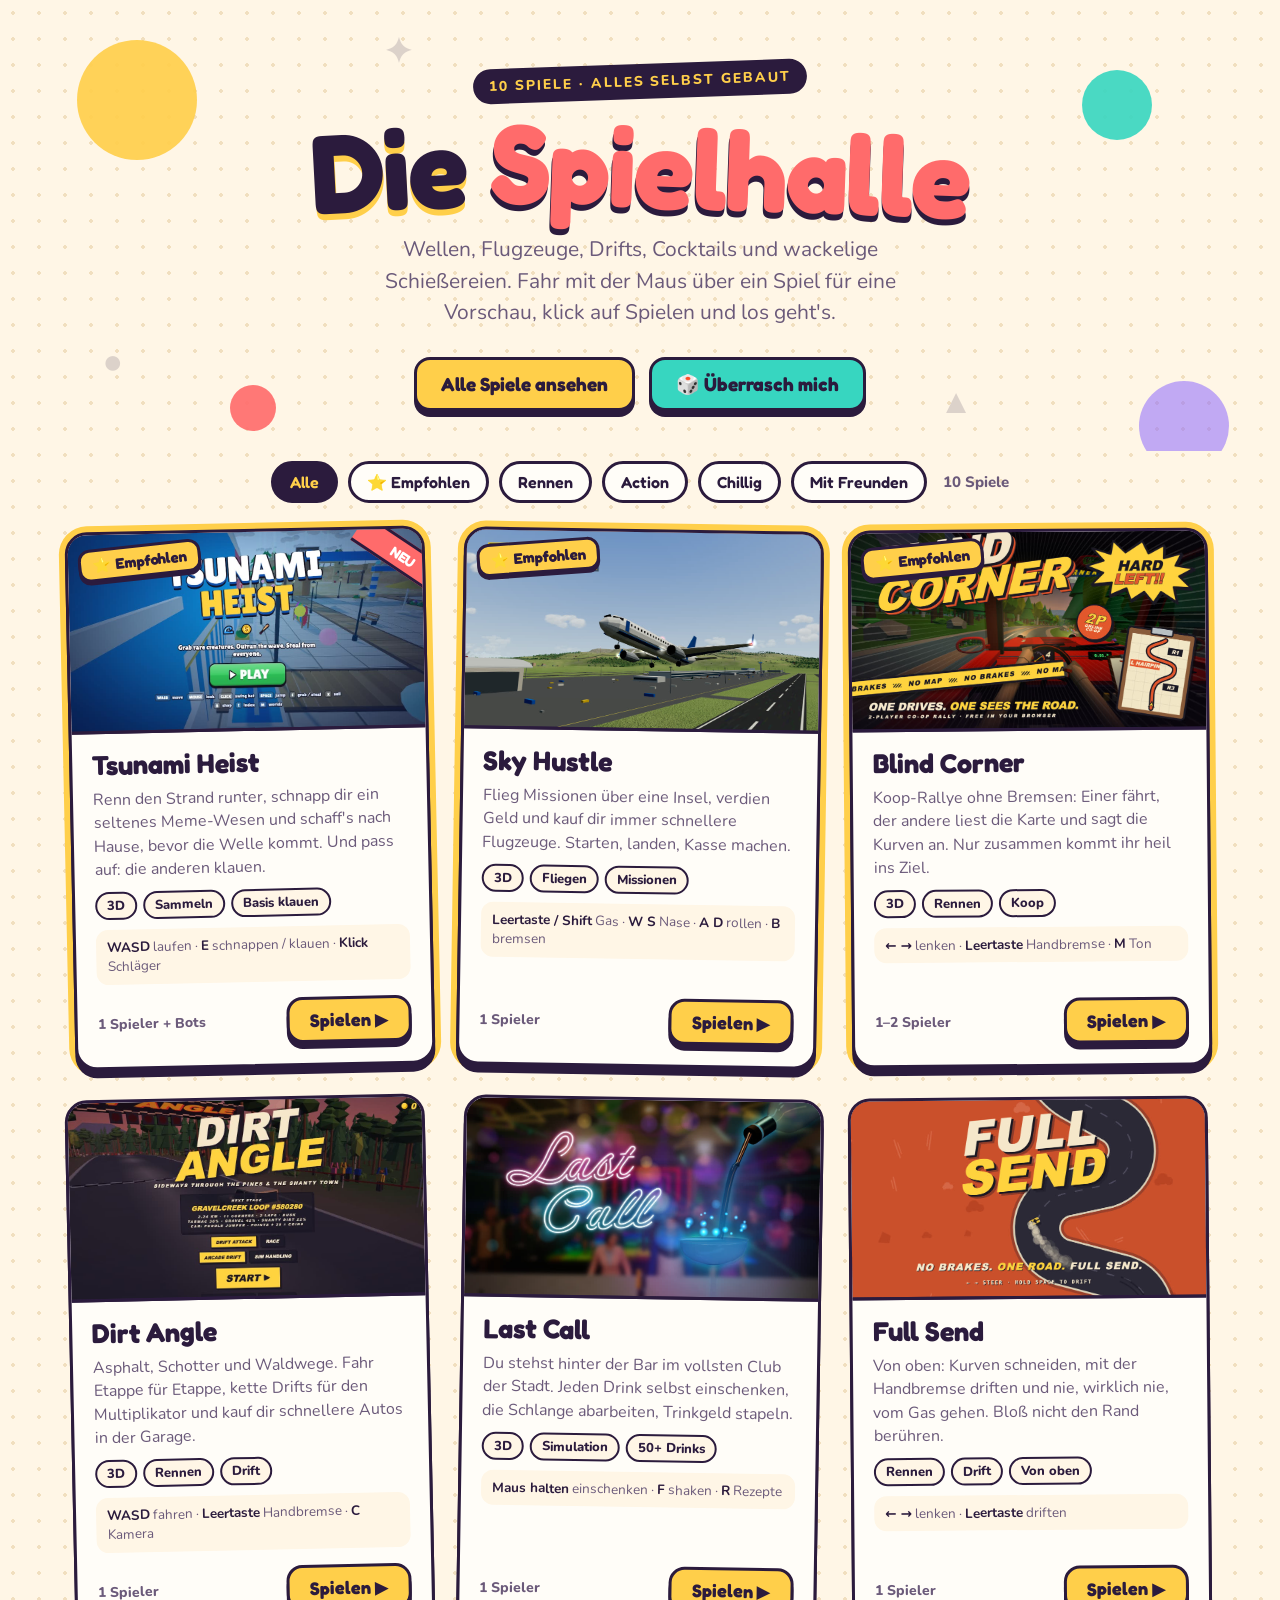
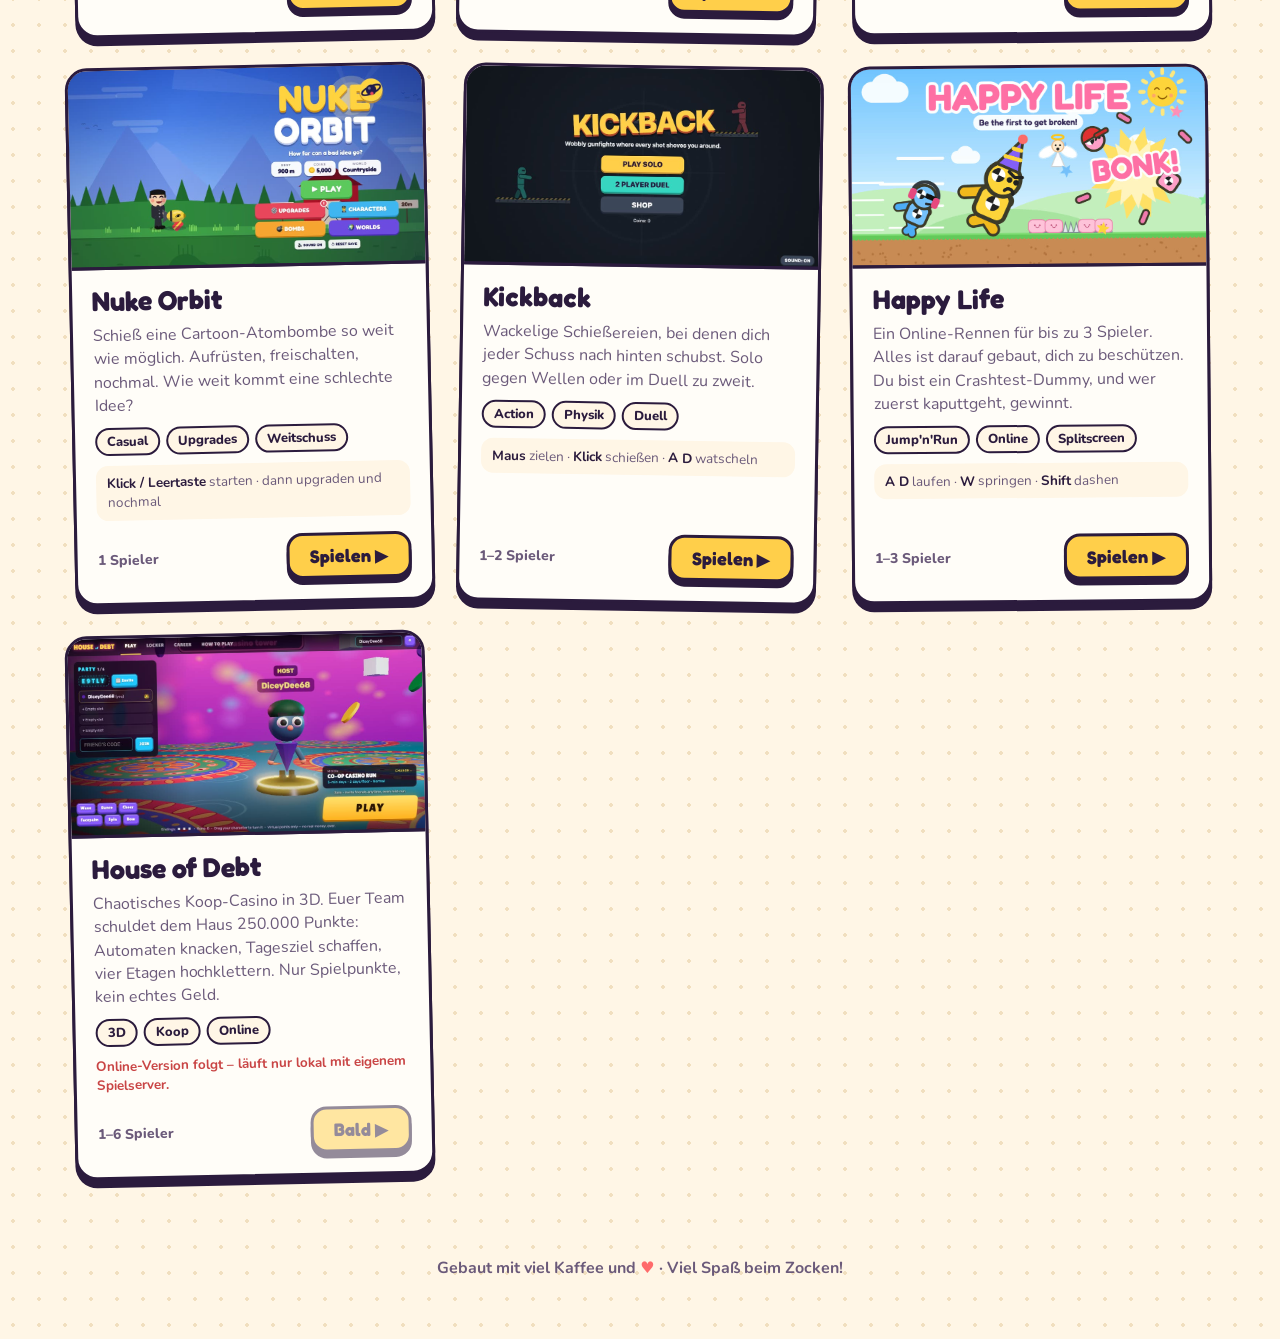
==== index.html @ 9de7036d "Spielhalle: Spiele-Sammlung Co-Authored-By: Claude Opus 5.5 <noreply@anthropic.com>" ====
<!doctype html>
<html lang="de">
<head>
<meta charset="utf-8">
<meta name="viewport" content="width=device-width,initial-scale=1">
<title>Die Spielhalle</title>
<link rel="preconnect" href="https://fonts.googleapis.com">
<link rel="preconnect" href="https://fonts.gstatic.com" crossorigin>
<link href="https://fonts.googleapis.com/css2?family=Fredoka:wght@500;600;700&family=Nunito:wght@600;700;800&display=swap" rel="stylesheet" media="print" onload="this.media='all'">
<style>
:root{
  --cream:#fff6e6; --paper:#fffdf8; --ink:#2b1b3d; --soft:#6b5a7a;
  --sun:#ffcf4a; --sun-d:#c98e1e; --coral:#ff6b6b; --coral-d:#c94545;
  --mint:#37d6c0; --mint-d:#1f9c8b; --sky:#5aa9ff; --grape:#8f6bff;
  --r:22px;
}
*{box-sizing:border-box}
html{scroll-behavior:smooth}
body{
  margin:0; color:var(--ink); font-family:Nunito,system-ui,sans-serif;
  background:var(--cream);
  background-image:radial-gradient(#f1dfbf 1.6px,transparent 1.7px);
  background-size:26px 26px;
  min-height:100vh; overflow-x:hidden;
}
h1,h2,h3,.btn,.chip{font-family:Fredoka,Nunito,system-ui,sans-serif}

/* ---------- hero ---------- */
header{position:relative; padding:64px 20px 40px; text-align:center; overflow:hidden}
.blob{position:absolute; border-radius:50%; opacity:.9; animation:float 9s ease-in-out 2}
.b1{width:120px;height:120px;background:var(--sun);left:6%;top:40px}
.b2{width:70px;height:70px;background:var(--mint);right:10%;top:70px;animation-delay:-3s}
.b3{width:46px;height:46px;background:var(--coral);left:18%;bottom:20px;animation-delay:-5s}
.b4{width:90px;height:90px;background:var(--grape);right:4%;bottom:-20px;opacity:.55;animation-delay:-1s}
.shape{position:absolute; font-family:Fredoka; font-weight:700; font-size:34px; color:var(--ink); opacity:.16; animation:spin 18s linear 1}
@keyframes float{50%{transform:translateY(-14px) scale(1.04)}}
@keyframes spin{to{transform:rotate(360deg)}}
.badge{display:inline-block; background:var(--ink); color:var(--sun); font-weight:800; font-size:14px; letter-spacing:.14em; text-transform:uppercase; padding:8px 16px; border-radius:99px; transform:rotate(-2deg); position:relative}
h1{position:relative; font-size:clamp(52px,10vw,112px); line-height:.92; margin:18px 0 14px; font-weight:700; letter-spacing:-2px}
h1 .w{display:inline-block; transform:rotate(-3deg)}
h1 .w2{color:var(--coral); transform:rotate(2deg); text-shadow:0 6px 0 var(--ink)}
h1 .w1{text-shadow:0 6px 0 var(--sun)}
.lead{position:relative; max-width:560px; margin:0 auto; font-size:clamp(17px,2.2vw,21px); color:var(--soft); line-height:1.5}
.hero-actions{position:relative; margin-top:28px; display:flex; gap:14px; justify-content:center; flex-wrap:wrap}

.btn{
  --c:var(--sun);
  display:inline-flex; align-items:center; gap:10px; border:3px solid var(--ink);
  background:var(--c); color:var(--ink); font-weight:700; font-size:19px; text-decoration:none;
  padding:12px 24px; border-radius:16px; box-shadow:0 6px 0 var(--ink); cursor:pointer;
  transition:transform .12s, box-shadow .12s;
}
.btn:hover{transform:translateY(-2px); box-shadow:0 8px 0 var(--ink)}
.btn:active{transform:translateY(5px); box-shadow:0 1px 0 var(--ink)}
.btn.mint{--c:var(--mint)}
.btn:focus-visible,.chip:focus-visible{outline:4px solid var(--sky); outline-offset:3px}

/* ---------- filter ---------- */
.bar{max-width:1180px; margin:10px auto 26px; padding:0 20px; display:flex; flex-wrap:wrap; gap:10px; align-items:center; justify-content:center}
.chip{border:3px solid var(--ink); background:var(--paper); color:var(--ink); font-weight:600; font-size:16px; padding:8px 16px; border-radius:99px; cursor:pointer; transition:transform .12s, background .12s}
.chip:hover{transform:translateY(-2px) rotate(-2deg)}
.chip[aria-pressed="true"]{background:var(--ink); color:var(--sun)}
.count{font-weight:800; color:var(--soft); margin-left:6px; font-size:15px}

/* ---------- grid ---------- */
main{max-width:1180px; margin:0 auto; padding:0 20px 40px}
.grid{display:grid; grid-template-columns:repeat(auto-fill,minmax(310px,1fr)); gap:30px}
.card{
  position:relative; background:var(--paper); border:3px solid var(--ink); border-radius:var(--r);
  box-shadow:0 8px 0 var(--ink); overflow:hidden; display:flex; flex-direction:column;
  transform:rotate(var(--tilt,0deg)); transition:transform .22s cubic-bezier(.3,1.6,.5,1), box-shadow .22s;
}
.card:nth-child(3n+1){--tilt:-1.2deg}
.card:nth-child(3n+2){--tilt:.9deg}
.card:nth-child(3n){--tilt:-.5deg}
.card.rec{box-shadow:0 8px 0 var(--ink), 0 0 0 6px var(--sun)}
.card:hover,.card:focus-within{transform:rotate(0) translateY(-6px) scale(1.02); box-shadow:0 14px 0 var(--ink); z-index:2}
.card.rec:hover,.card.rec:focus-within{box-shadow:0 14px 0 var(--ink), 0 0 0 6px var(--sun)}
.card.hide{display:none}
.card.pulse{animation:pulse .9s ease 2}
@keyframes pulse{50%{transform:rotate(0) scale(1.05); box-shadow:0 14px 0 var(--coral)}}

/* cover + hover video */
.art{position:relative; aspect-ratio:16/9; border-bottom:3px solid var(--ink); overflow:hidden; background:var(--ink)}
.art img,.art video{position:absolute; inset:0; width:100%; height:100%; object-fit:cover; display:block}
.art img{transition:transform .6s ease}
.card:hover .art img{transform:scale(1.05)}
.art video{opacity:0; transition:opacity .35s ease}
.card.playing .art video{opacity:1}
.timer{position:absolute; left:0; bottom:0; height:6px; width:100%; background:var(--sun); transform-origin:left; transform:scaleX(0); border-top:2px solid var(--ink)}
.card.arming .timer{transform:scaleX(1); transition:transform 2s linear}
.card.playing .timer{opacity:0}
.hint{position:absolute; left:12px; bottom:14px; background:rgba(43,27,61,.82); color:#fff; font-weight:800; font-size:13px; padding:5px 11px; border-radius:99px; opacity:0; transform:translateY(6px); transition:.2s}
.card.arming .hint{opacity:1; transform:none}
.card.playing .hint{opacity:0}

.tagnew{position:absolute; top:12px; right:-34px; transform:rotate(35deg); background:var(--coral); color:#fff; font-family:Fredoka; font-weight:700; padding:4px 40px; font-size:14px; border-block:3px solid var(--ink); z-index:2}
.recbadge{position:absolute; top:10px; left:10px; z-index:2; background:var(--sun); color:var(--ink); border:3px solid var(--ink); border-radius:12px; padding:4px 11px; font-family:Fredoka; font-weight:700; font-size:15px; transform:rotate(-5deg); box-shadow:0 3px 0 var(--ink)}
.card:hover .recbadge{animation:wiggle .5s ease}
@keyframes wiggle{25%{transform:rotate(4deg) scale(1.08)}60%{transform:rotate(-8deg)}}

.body{padding:18px 20px 20px; display:flex; flex-direction:column; gap:10px; flex:1}
.card h3{margin:0; font-size:27px; line-height:1; font-weight:700}
.card p{margin:0; color:var(--soft); line-height:1.45; font-size:16px}
.tags{display:flex; flex-wrap:wrap; gap:6px}
.tags span{font-size:13px; font-weight:800; padding:3px 10px; border-radius:99px; border:2px solid var(--ink); background:var(--cream)}
.keys{font-size:13.5px; color:var(--soft); background:var(--cream); border-radius:12px; padding:8px 11px; line-height:1.45}
.keys b{color:var(--ink)}
.note{font-size:13.5px; font-weight:700; color:var(--coral-d)}
.foot{margin-top:auto; padding-top:6px; display:flex; align-items:center; justify-content:space-between; gap:10px}
.foot .btn{font-size:18px; padding:9px 20px}
.players{font-weight:800; font-size:14px; color:var(--soft)}

.empty{display:none; text-align:center; font-size:20px; color:var(--soft); padding:40px}
footer{text-align:center; padding:40px 20px 60px; color:var(--soft); font-weight:700}
footer .heart{color:var(--coral)}

@media (prefers-reduced-motion:reduce){
  *,*::before,*::after{animation:none!important; transition:none!important}
}
</style>
</head>
<body>

<header>
  <div class="blob b1"></div><div class="blob b2"></div><div class="blob b3"></div><div class="blob b4"></div>
  <div class="shape" style="left:30%;top:30px">✦</div>
  <div class="shape" style="right:24%;bottom:30px;animation-duration:12s">▲</div>
  <div class="shape" style="left:8%;bottom:70px;animation-duration:22s">●</div>
  <span class="badge">10 Spiele · alles selbst gebaut</span>
  <h1><span class="w w1">Die</span> <span class="w w2">Spielhalle</span></h1>
  <p class="lead">Wellen, Flugzeuge, Drifts, Cocktails und wackelige Schießereien. Fahr mit der Maus über ein Spiel für eine Vorschau, klick auf Spielen und los geht's.</p>
  <div class="hero-actions">
    <a class="btn" href="#spiele">Alle Spiele ansehen</a>
    <button class="btn mint" id="random" type="button">🎲 Überrasch mich</button>
  </div>
</header>

<nav class="bar" aria-label="Filter">
  <button class="chip" aria-pressed="true" data-f="all">Alle</button>
  <button class="chip" aria-pressed="false" data-f="rec">⭐ Empfohlen</button>
  <button class="chip" aria-pressed="false" data-f="race">Rennen</button>
  <button class="chip" aria-pressed="false" data-f="action">Action</button>
  <button class="chip" aria-pressed="false" data-f="chill">Chillig</button>
  <button class="chip" aria-pressed="false" data-f="multi">Mit Freunden</button>
  <span class="count" id="count"></span>
</nav>

<main id="spiele">
  <div class="grid" id="grid">

    <article class="card rec" data-cat="rec action multi" data-media="tsunami">
      <div class="art"><img decoding="async" src="media/tsunami.jpg" alt="Tsunami Heist Startbildschirm"><span class="recbadge">⭐ Empfohlen</span><span class="tagnew">NEU</span><span class="hint">Vorschau lädt…</span><span class="timer"></span></div>
      <div class="body">
        <h3>Tsunami Heist</h3>
        <p>Renn den Strand runter, schnapp dir ein seltenes Meme-Wesen und schaff's nach Hause, bevor die Welle kommt. Und pass auf: die anderen klauen.</p>
        <div class="tags"><span>3D</span><span>Sammeln</span><span>Basis klauen</span></div>
        <div class="keys"><b>WASD</b> laufen · <b>E</b> schnappen / klauen · <b>Klick</b> Schläger</div>
        <div class="foot"><span class="players">1 Spieler + Bots</span><a class="btn" href="tsunami-heist/">Spielen ▶</a></div>
      </div>
    </article>

    <article class="card rec" data-cat="rec chill" data-media="sky">
      <div class="art"><img decoding="async" src="media/sky.jpg" alt="Sky Hustle Cover"><span class="recbadge">⭐ Empfohlen</span><span class="hint">Vorschau lädt…</span><span class="timer"></span></div>
      <div class="body">
        <h3>Sky Hustle</h3>
        <p>Flieg Missionen über eine Insel, verdien Geld und kauf dir immer schnellere Flugzeuge. Starten, landen, Kasse machen.</p>
        <div class="tags"><span>3D</span><span>Fliegen</span><span>Missionen</span></div>
        <div class="keys"><b>Leertaste / Shift</b> Gas · <b>W S</b> Nase · <b>A D</b> rollen · <b>B</b> bremsen</div>
        <div class="foot"><span class="players">1 Spieler</span><a class="btn" href="sky-hustle/">Spielen ▶</a></div>
      </div>
    </article>

    <article class="card rec" data-cat="rec race multi" data-media="blind">
      <div class="art"><img decoding="async" src="media/blind.jpg" alt="Blind Corner Cover"><span class="recbadge">⭐ Empfohlen</span><span class="hint">Vorschau lädt…</span><span class="timer"></span></div>
      <div class="body">
        <h3>Blind Corner</h3>
        <p>Koop-Rallye ohne Bremsen: Einer fährt, der andere liest die Karte und sagt die Kurven an. Nur zusammen kommt ihr heil ins Ziel.</p>
        <div class="tags"><span>3D</span><span>Rennen</span><span>Koop</span></div>
        <div class="keys"><b>← →</b> lenken · <b>Leertaste</b> Handbremse · <b>M</b> Ton</div>
        <div class="foot"><span class="players">1–2 Spieler</span><a class="btn" href="full-send/index.html">Spielen ▶</a></div>
      </div>
    </article>

    <article class="card" data-cat="race" data-media="dirt">
      <div class="art"><img decoding="async" src="media/dirt.jpg" alt="Dirt Angle Startbildschirm"><span class="hint">Vorschau lädt…</span><span class="timer"></span></div>
      <div class="body">
        <h3>Dirt Angle</h3>
        <p>Asphalt, Schotter und Waldwege. Fahr Etappe für Etappe, kette Drifts für den Multiplikator und kauf dir schnellere Autos in der Garage.</p>
        <div class="tags"><span>3D</span><span>Rennen</span><span>Drift</span></div>
        <div class="keys"><b>WASD</b> fahren · <b>Leertaste</b> Handbremse · <b>C</b> Kamera</div>
        <div class="foot"><span class="players">1 Spieler</span><a class="btn" href="drift-game/">Spielen ▶</a></div>
      </div>
    </article>

    <article class="card" data-cat="chill" data-media="lastcall">
      <div class="art"><img decoding="async" src="media/lastcall.jpg" alt="Last Call Cover"><span class="hint">Vorschau lädt…</span><span class="timer"></span></div>
      <div class="body">
        <h3>Last Call</h3>
        <p>Du stehst hinter der Bar im vollsten Club der Stadt. Jeden Drink selbst einschenken, die Schlange abarbeiten, Trinkgeld stapeln.</p>
        <div class="tags"><span>3D</span><span>Simulation</span><span>50+ Drinks</span></div>
        <div class="keys"><b>Maus halten</b> einschenken · <b>F</b> shaken · <b>R</b> Rezepte</div>
        <div class="foot"><span class="players">1 Spieler</span><a class="btn" href="last-call/">Spielen ▶</a></div>
      </div>
    </article>

    <article class="card" data-cat="race" data-media="fullsend">
      <div class="art"><img decoding="async" src="media/fullsend.jpg" alt="Full Send Cover"><span class="hint">Vorschau lädt…</span><span class="timer"></span></div>
      <div class="body">
        <h3>Full Send</h3>
        <p>Von oben: Kurven schneiden, mit der Handbremse driften und nie, wirklich nie, vom Gas gehen. Bloß nicht den Rand berühren.</p>
        <div class="tags"><span>Rennen</span><span>Drift</span><span>Von oben</span></div>
        <div class="keys"><b>← →</b> lenken · <b>Leertaste</b> driften</div>
        <div class="foot"><span class="players">1 Spieler</span><a class="btn" href="full-send/topdown.html">Spielen ▶</a></div>
      </div>
    </article>

    <article class="card" data-cat="chill" data-media="nuke">
      <div class="art"><img decoding="async" src="media/nuke.jpg" alt="Nuke Orbit Startbildschirm"><span class="hint">Vorschau lädt…</span><span class="timer"></span></div>
      <div class="body">
        <h3>Nuke Orbit</h3>
        <p>Schieß eine Cartoon-Atombombe so weit wie möglich. Aufrüsten, freischalten, nochmal. Wie weit kommt eine schlechte Idee?</p>
        <div class="tags"><span>Casual</span><span>Upgrades</span><span>Weitschuss</span></div>
        <div class="keys"><b>Klick / Leertaste</b> starten · dann upgraden und nochmal</div>
        <div class="foot"><span class="players">1 Spieler</span><a class="btn" href="nuke-orbit/">Spielen ▶</a></div>
      </div>
    </article>

    <article class="card" data-cat="action multi" data-media="kickback">
      <div class="art"><img decoding="async" src="media/kickback.jpg" alt="Kickback Startbildschirm"><span class="hint">Vorschau lädt…</span><span class="timer"></span></div>
      <div class="body">
        <h3>Kickback</h3>
        <p>Wackelige Schießereien, bei denen dich jeder Schuss nach hinten schubst. Solo gegen Wellen oder im Duell zu zweit.</p>
        <div class="tags"><span>Action</span><span>Physik</span><span>Duell</span></div>
        <div class="keys"><b>Maus</b> zielen · <b>Klick</b> schießen · <b>A D</b> watscheln</div>
        <div class="foot"><span class="players">1–2 Spieler</span><a class="btn" href="kickback/">Spielen ▶</a></div>
      </div>
    </article>

    <article class="card" data-cat="action multi" data-media="happylife">
      <div class="art"><img decoding="async" src="media/happylife.jpg" alt="Happy Life Cover"><span class="hint">Vorschau lädt…</span><span class="timer"></span></div>
      <div class="body">
        <h3>Happy Life</h3>
        <p>Ein Online-Rennen für bis zu 3 Spieler. Alles ist darauf gebaut, dich zu beschützen. Du bist ein Crashtest-Dummy, und wer zuerst kaputtgeht, gewinnt.</p>
        <div class="tags"><span>Jump'n'Run</span><span>Online</span><span>Splitscreen</span></div>
        <div class="keys"><b>A D</b> laufen · <b>W</b> springen · <b>Shift</b> dashen</div>
        <div class="foot"><span class="players">1–3 Spieler</span><a class="btn" href="happy-life/">Spielen ▶</a></div>
      </div>
    </article>

    <article class="card" data-cat="multi action" data-media="debt">
      <div class="art"><img decoding="async" src="media/debt.jpg" alt="House of Debt Lobby"><span class="hint">Vorschau lädt…</span><span class="timer"></span></div>
      <div class="body">
        <h3>House of Debt</h3>
        <p>Chaotisches Koop-Casino in 3D. Euer Team schuldet dem Haus 250.000 Punkte: Automaten knacken, Tagesziel schaffen, vier Etagen hochklettern. Nur Spielpunkte, kein echtes Geld.</p>
        <div class="tags"><span>3D</span><span>Koop</span><span>Online</span></div>
        <div class="note">Online-Version folgt – läuft nur lokal mit eigenem Spielserver.</div>
        <div class="foot"><span class="players">1–6 Spieler</span><span class="btn" style="opacity:.5;pointer-events:none">Bald ▶</span></div>
      </div>
    </article>

  </div>
  <p class="empty" id="empty">Hier ist gerade nichts. Probier einen anderen Filter!</p>
</main>

<footer>Gebaut mit viel Kaffee und <span class="heart">♥</span> · Viel Spaß beim Zocken!</footer>

<script>
const cards=[...document.querySelectorAll('.card')];
const chips=[...document.querySelectorAll('.chip')];
const count=document.getElementById('count');
function apply(f){
  let n=0;
  cards.forEach(c=>{const ok=f==='all'||c.dataset.cat.split(' ').includes(f); c.classList.toggle('hide',!ok); if(ok)n++;});
  chips.forEach(ch=>ch.setAttribute('aria-pressed',ch.dataset.f===f));
  count.textContent=n+(n===1?' Spiel':' Spiele');
  document.getElementById('empty').style.display=n?'none':'block';
}
chips.forEach(ch=>ch.addEventListener('click',()=>apply(ch.dataset.f)));
apply('all');

/* hover 2 s -> gameplay clip */
const HOVER_MS=2000;
const canHover=matchMedia('(hover:hover)').matches;
const calm=matchMedia('(prefers-reduced-motion:reduce)').matches;
let current=null;
function stopCard(card){
  card.classList.remove('arming','playing'); clearTimeout(card._t);
  const v=card.querySelector('video'); if(v){ v.pause(); v.removeAttribute('src'); v.load(); v.remove(); }
  if(current===card) current=null;
}
cards.forEach(card=>{
  card.addEventListener('mouseenter',()=>{
    if(!canHover||calm) return;
    if(current&&current!==card) stopCard(current);
    current=card; card.classList.add('arming');
    card._t=setTimeout(()=>{
      const v=document.createElement('video');
      v.muted=true; v.loop=true; v.playsInline=true; v.preload='auto';
      v.src='media/'+card.dataset.media+'.mp4';
      card.querySelector('.art').insertBefore(v, card.querySelector('.art img').nextSibling);
      v.addEventListener('playing',()=>card.classList.add('playing'),{once:true});
      v.play().catch(()=>{});
    }, HOVER_MS);
  });
  card.addEventListener('mouseleave',()=>stopCard(card));
});

document.getElementById('random').addEventListener('click',()=>{
  const pool=cards.filter(c=>!c.classList.contains('hide'));
  const pick=pool[Math.floor(Math.random()*pool.length)];
  cards.forEach(c=>c.classList.remove('pulse'));
  pick.scrollIntoView({behavior:'smooth',block:'center'});
  void pick.offsetWidth; pick.classList.add('pulse');
  pick.querySelector('.btn').focus({preventScroll:true});
});
</script>
</body>
</html>
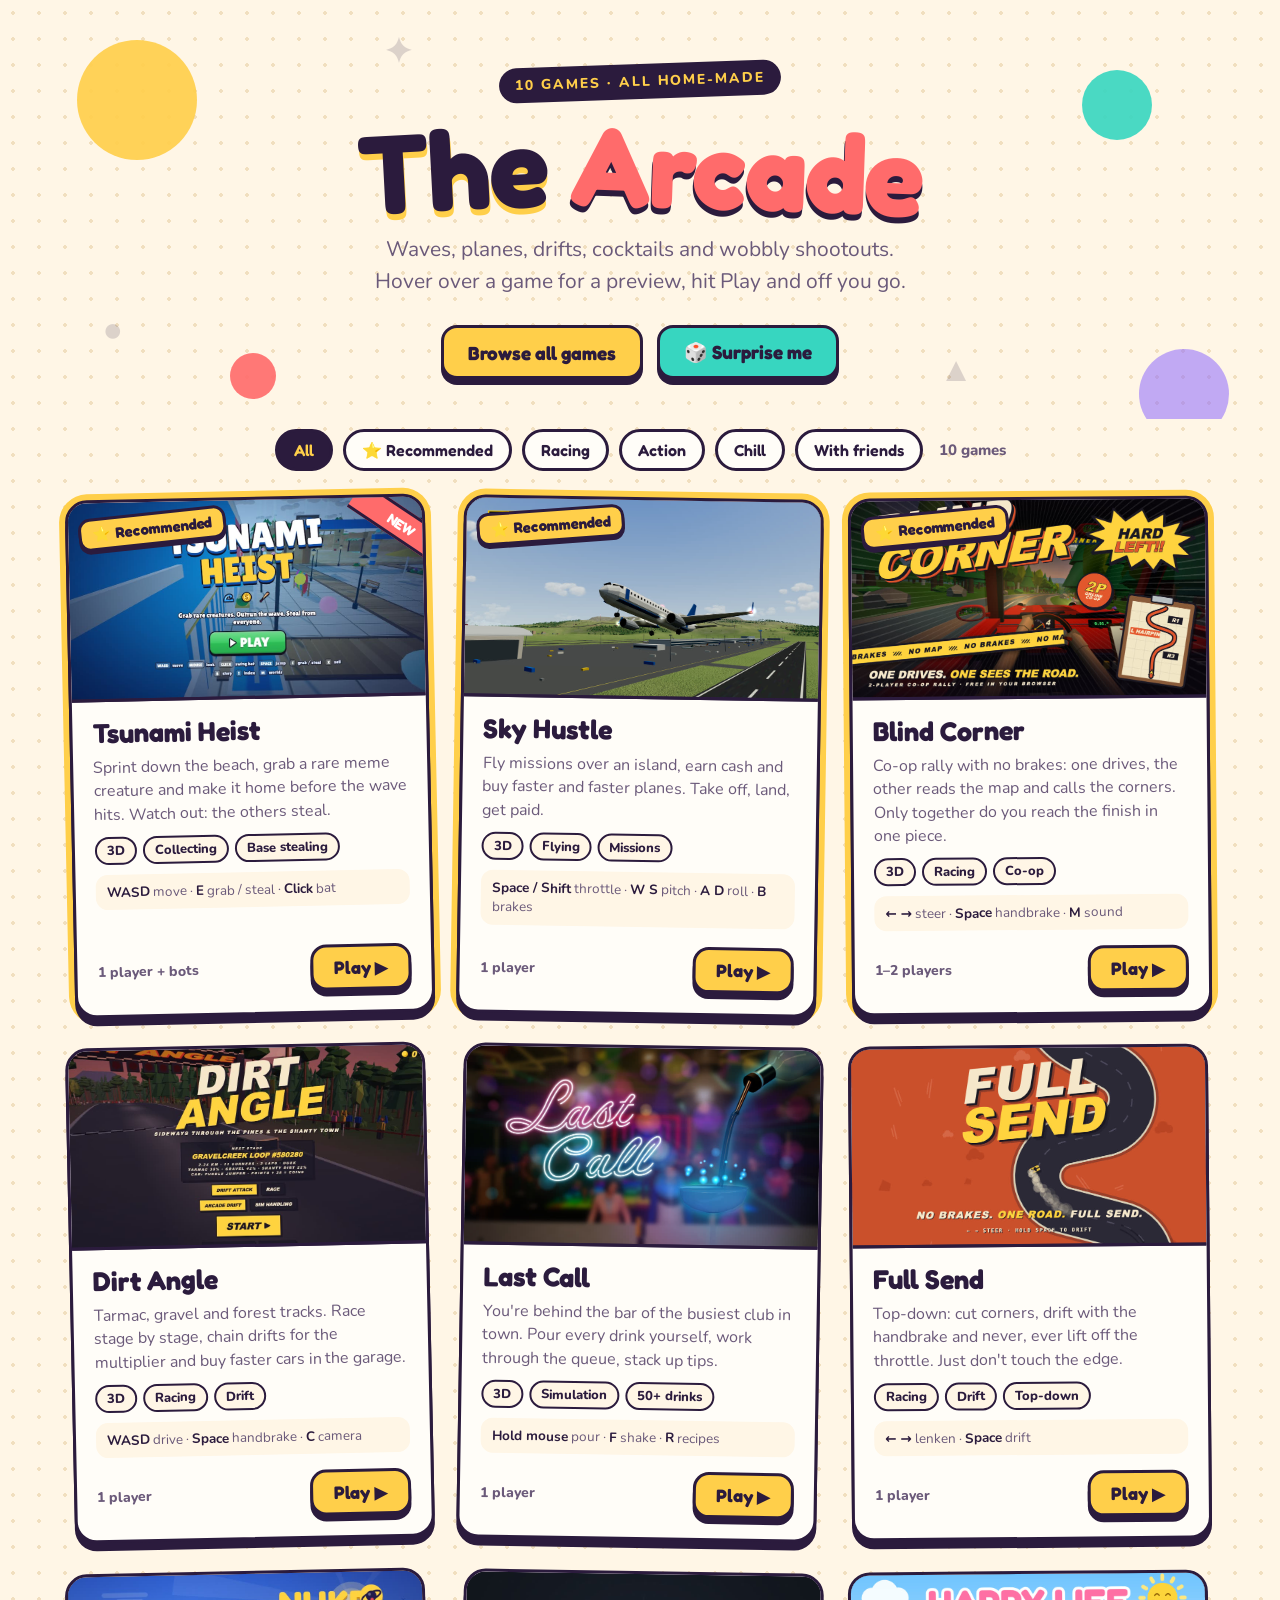
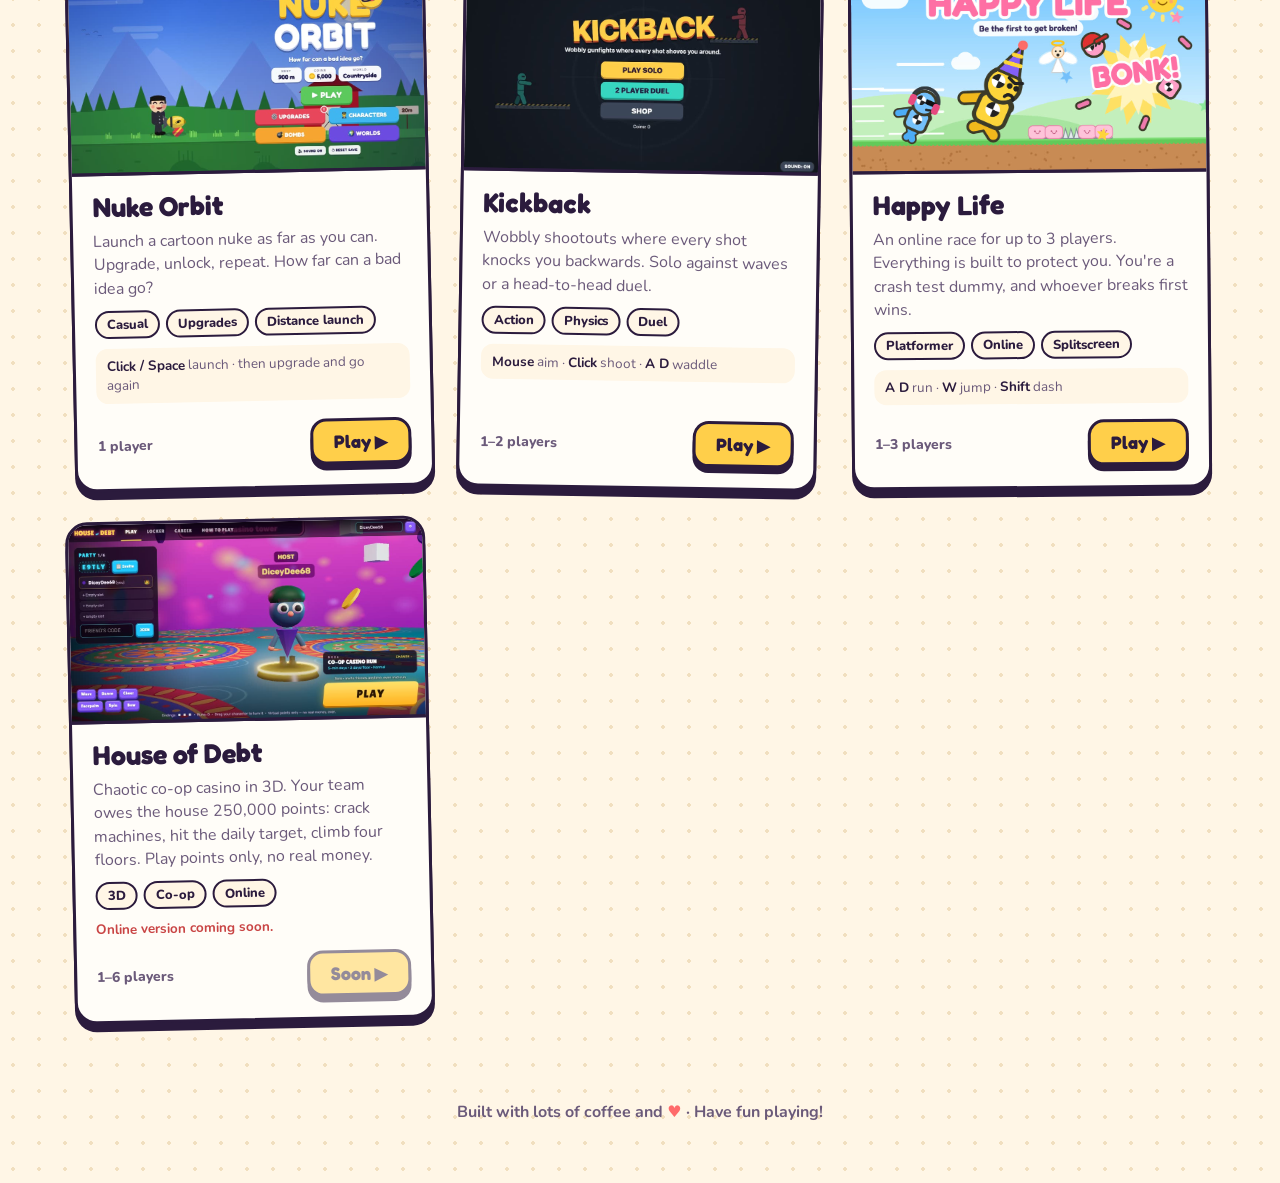
==== commit 33aca235: "Translate arcade page to English Co-Authored-By: Claude Opus 5.5 <noreply@anthropic.com>" ====
--- a/index.html
+++ b/index.html
@@ -1,9 +1,9 @@
 <!doctype html>
-<html lang="de">
+<html lang="en">
 <head>
 <meta charset="utf-8">
 <meta name="viewport" content="width=device-width,initial-scale=1">
-<title>Die Spielhalle</title>
+<title>The Arcade</title>
 <link rel="preconnect" href="https://fonts.googleapis.com">
 <link rel="preconnect" href="https://fonts.gstatic.com" crossorigin>
 <link href="https://fonts.googleapis.com/css2?family=Fredoka:wght@500;600;700&family=Nunito:wght@600;700;800&display=swap" rel="stylesheet" media="print" onload="this.media='all'">
@@ -127,143 +127,143 @@
   <div class="shape" style="left:30%;top:30px">✦</div>
   <div class="shape" style="right:24%;bottom:30px;animation-duration:12s">▲</div>
   <div class="shape" style="left:8%;bottom:70px;animation-duration:22s">●</div>
-  <span class="badge">10 Spiele · alles selbst gebaut</span>
-  <h1><span class="w w1">Die</span> <span class="w w2">Spielhalle</span></h1>
-  <p class="lead">Wellen, Flugzeuge, Drifts, Cocktails und wackelige Schießereien. Fahr mit der Maus über ein Spiel für eine Vorschau, klick auf Spielen und los geht's.</p>
+  <span class="badge">10 games · all home-made</span>
+  <h1><span class="w w1">The</span> <span class="w w2">Arcade</span></h1>
+  <p class="lead">Waves, planes, drifts, cocktails and wobbly shootouts. Hover over a game for a preview, hit Play and off you go.</p>
   <div class="hero-actions">
-    <a class="btn" href="#spiele">Alle Spiele ansehen</a>
-    <button class="btn mint" id="random" type="button">🎲 Überrasch mich</button>
+    <a class="btn" href="#games">Browse all games</a>
+    <button class="btn mint" id="random" type="button">🎲 Surprise me</button>
   </div>
 </header>
 
 <nav class="bar" aria-label="Filter">
-  <button class="chip" aria-pressed="true" data-f="all">Alle</button>
-  <button class="chip" aria-pressed="false" data-f="rec">⭐ Empfohlen</button>
-  <button class="chip" aria-pressed="false" data-f="race">Rennen</button>
+  <button class="chip" aria-pressed="true" data-f="all">All</button>
+  <button class="chip" aria-pressed="false" data-f="rec">⭐ Recommended</button>
+  <button class="chip" aria-pressed="false" data-f="race">Racing</button>
   <button class="chip" aria-pressed="false" data-f="action">Action</button>
-  <button class="chip" aria-pressed="false" data-f="chill">Chillig</button>
-  <button class="chip" aria-pressed="false" data-f="multi">Mit Freunden</button>
+  <button class="chip" aria-pressed="false" data-f="chill">Chill</button>
+  <button class="chip" aria-pressed="false" data-f="multi">With friends</button>
   <span class="count" id="count"></span>
 </nav>
 
-<main id="spiele">
+<main id="games">
   <div class="grid" id="grid">
 
     <article class="card rec" data-cat="rec action multi" data-media="tsunami">
-      <div class="art"><img decoding="async" src="media/tsunami.jpg" alt="Tsunami Heist Startbildschirm"><span class="recbadge">⭐ Empfohlen</span><span class="tagnew">NEU</span><span class="hint">Vorschau lädt…</span><span class="timer"></span></div>
+      <div class="art"><img decoding="async" src="media/tsunami.jpg" alt="Tsunami Heist title screen"><span class="recbadge">⭐ Recommended</span><span class="tagnew">NEW</span><span class="hint">Preview loading…</span><span class="timer"></span></div>
       <div class="body">
         <h3>Tsunami Heist</h3>
-        <p>Renn den Strand runter, schnapp dir ein seltenes Meme-Wesen und schaff's nach Hause, bevor die Welle kommt. Und pass auf: die anderen klauen.</p>
-        <div class="tags"><span>3D</span><span>Sammeln</span><span>Basis klauen</span></div>
-        <div class="keys"><b>WASD</b> laufen · <b>E</b> schnappen / klauen · <b>Klick</b> Schläger</div>
-        <div class="foot"><span class="players">1 Spieler + Bots</span><a class="btn" href="tsunami-heist/">Spielen ▶</a></div>
+        <p>Sprint down the beach, grab a rare meme creature and make it home before the wave hits. Watch out: the others steal.</p>
+        <div class="tags"><span>3D</span><span>Collecting</span><span>Base stealing</span></div>
+        <div class="keys"><b>WASD</b> move · <b>E</b> grab / steal · <b>Click</b> bat</div>
+        <div class="foot"><span class="players">1 player + bots</span><a class="btn" href="tsunami-heist/">Play ▶</a></div>
       </div>
     </article>
 
     <article class="card rec" data-cat="rec chill" data-media="sky">
-      <div class="art"><img decoding="async" src="media/sky.jpg" alt="Sky Hustle Cover"><span class="recbadge">⭐ Empfohlen</span><span class="hint">Vorschau lädt…</span><span class="timer"></span></div>
+      <div class="art"><img decoding="async" src="media/sky.jpg" alt="Sky Hustle Cover"><span class="recbadge">⭐ Recommended</span><span class="hint">Preview loading…</span><span class="timer"></span></div>
       <div class="body">
         <h3>Sky Hustle</h3>
-        <p>Flieg Missionen über eine Insel, verdien Geld und kauf dir immer schnellere Flugzeuge. Starten, landen, Kasse machen.</p>
-        <div class="tags"><span>3D</span><span>Fliegen</span><span>Missionen</span></div>
-        <div class="keys"><b>Leertaste / Shift</b> Gas · <b>W S</b> Nase · <b>A D</b> rollen · <b>B</b> bremsen</div>
-        <div class="foot"><span class="players">1 Spieler</span><a class="btn" href="sky-hustle/">Spielen ▶</a></div>
+        <p>Fly missions over an island, earn cash and buy faster and faster planes. Take off, land, get paid.</p>
+        <div class="tags"><span>3D</span><span>Flying</span><span>Missions</span></div>
+        <div class="keys"><b>Space / Shift</b> throttle · <b>W S</b> pitch · <b>A D</b> roll · <b>B</b> brakes</div>
+        <div class="foot"><span class="players">1 player</span><a class="btn" href="sky-hustle/">Play ▶</a></div>
       </div>
     </article>
 
     <article class="card rec" data-cat="rec race multi" data-media="blind">
-      <div class="art"><img decoding="async" src="media/blind.jpg" alt="Blind Corner Cover"><span class="recbadge">⭐ Empfohlen</span><span class="hint">Vorschau lädt…</span><span class="timer"></span></div>
+      <div class="art"><img decoding="async" src="media/blind.jpg" alt="Blind Corner Cover"><span class="recbadge">⭐ Recommended</span><span class="hint">Preview loading…</span><span class="timer"></span></div>
       <div class="body">
         <h3>Blind Corner</h3>
-        <p>Koop-Rallye ohne Bremsen: Einer fährt, der andere liest die Karte und sagt die Kurven an. Nur zusammen kommt ihr heil ins Ziel.</p>
-        <div class="tags"><span>3D</span><span>Rennen</span><span>Koop</span></div>
-        <div class="keys"><b>← →</b> lenken · <b>Leertaste</b> Handbremse · <b>M</b> Ton</div>
-        <div class="foot"><span class="players">1–2 Spieler</span><a class="btn" href="full-send/index.html">Spielen ▶</a></div>
+        <p>Co-op rally with no brakes: one drives, the other reads the map and calls the corners. Only together do you reach the finish in one piece.</p>
+        <div class="tags"><span>3D</span><span>Racing</span><span>Co-op</span></div>
+        <div class="keys"><b>← →</b> steer · <b>Space</b> handbrake · <b>M</b> sound</div>
+        <div class="foot"><span class="players">1–2 players</span><a class="btn" href="full-send/index.html">Play ▶</a></div>
       </div>
     </article>
 
     <article class="card" data-cat="race" data-media="dirt">
-      <div class="art"><img decoding="async" src="media/dirt.jpg" alt="Dirt Angle Startbildschirm"><span class="hint">Vorschau lädt…</span><span class="timer"></span></div>
+      <div class="art"><img decoding="async" src="media/dirt.jpg" alt="Dirt Angle title screen"><span class="hint">Preview loading…</span><span class="timer"></span></div>
       <div class="body">
         <h3>Dirt Angle</h3>
-        <p>Asphalt, Schotter und Waldwege. Fahr Etappe für Etappe, kette Drifts für den Multiplikator und kauf dir schnellere Autos in der Garage.</p>
-        <div class="tags"><span>3D</span><span>Rennen</span><span>Drift</span></div>
-        <div class="keys"><b>WASD</b> fahren · <b>Leertaste</b> Handbremse · <b>C</b> Kamera</div>
-        <div class="foot"><span class="players">1 Spieler</span><a class="btn" href="drift-game/">Spielen ▶</a></div>
+        <p>Tarmac, gravel and forest tracks. Race stage by stage, chain drifts for the multiplier and buy faster cars in the garage.</p>
+        <div class="tags"><span>3D</span><span>Racing</span><span>Drift</span></div>
+        <div class="keys"><b>WASD</b> drive · <b>Space</b> handbrake · <b>C</b> camera</div>
+        <div class="foot"><span class="players">1 player</span><a class="btn" href="drift-game/">Play ▶</a></div>
       </div>
     </article>
 
     <article class="card" data-cat="chill" data-media="lastcall">
-      <div class="art"><img decoding="async" src="media/lastcall.jpg" alt="Last Call Cover"><span class="hint">Vorschau lädt…</span><span class="timer"></span></div>
+      <div class="art"><img decoding="async" src="media/lastcall.jpg" alt="Last Call Cover"><span class="hint">Preview loading…</span><span class="timer"></span></div>
       <div class="body">
         <h3>Last Call</h3>
-        <p>Du stehst hinter der Bar im vollsten Club der Stadt. Jeden Drink selbst einschenken, die Schlange abarbeiten, Trinkgeld stapeln.</p>
-        <div class="tags"><span>3D</span><span>Simulation</span><span>50+ Drinks</span></div>
-        <div class="keys"><b>Maus halten</b> einschenken · <b>F</b> shaken · <b>R</b> Rezepte</div>
-        <div class="foot"><span class="players">1 Spieler</span><a class="btn" href="last-call/">Spielen ▶</a></div>
+        <p>You're behind the bar of the busiest club in town. Pour every drink yourself, work through the queue, stack up tips.</p>
+        <div class="tags"><span>3D</span><span>Simulation</span><span>50+ drinks</span></div>
+        <div class="keys"><b>Hold mouse</b> pour · <b>F</b> shake · <b>R</b> recipes</div>
+        <div class="foot"><span class="players">1 player</span><a class="btn" href="last-call/">Play ▶</a></div>
       </div>
     </article>
 
     <article class="card" data-cat="race" data-media="fullsend">
-      <div class="art"><img decoding="async" src="media/fullsend.jpg" alt="Full Send Cover"><span class="hint">Vorschau lädt…</span><span class="timer"></span></div>
+      <div class="art"><img decoding="async" src="media/fullsend.jpg" alt="Full Send Cover"><span class="hint">Preview loading…</span><span class="timer"></span></div>
       <div class="body">
         <h3>Full Send</h3>
-        <p>Von oben: Kurven schneiden, mit der Handbremse driften und nie, wirklich nie, vom Gas gehen. Bloß nicht den Rand berühren.</p>
-        <div class="tags"><span>Rennen</span><span>Drift</span><span>Von oben</span></div>
-        <div class="keys"><b>← →</b> lenken · <b>Leertaste</b> driften</div>
-        <div class="foot"><span class="players">1 Spieler</span><a class="btn" href="full-send/topdown.html">Spielen ▶</a></div>
+        <p>Top-down: cut corners, drift with the handbrake and never, ever lift off the throttle. Just don't touch the edge.</p>
+        <div class="tags"><span>Racing</span><span>Drift</span><span>Top-down</span></div>
+        <div class="keys"><b>← →</b> lenken · <b>Space</b> drift</div>
+        <div class="foot"><span class="players">1 player</span><a class="btn" href="full-send/topdown.html">Play ▶</a></div>
       </div>
     </article>
 
     <article class="card" data-cat="chill" data-media="nuke">
-      <div class="art"><img decoding="async" src="media/nuke.jpg" alt="Nuke Orbit Startbildschirm"><span class="hint">Vorschau lädt…</span><span class="timer"></span></div>
+      <div class="art"><img decoding="async" src="media/nuke.jpg" alt="Nuke Orbit title screen"><span class="hint">Preview loading…</span><span class="timer"></span></div>
       <div class="body">
         <h3>Nuke Orbit</h3>
-        <p>Schieß eine Cartoon-Atombombe so weit wie möglich. Aufrüsten, freischalten, nochmal. Wie weit kommt eine schlechte Idee?</p>
-        <div class="tags"><span>Casual</span><span>Upgrades</span><span>Weitschuss</span></div>
-        <div class="keys"><b>Klick / Leertaste</b> starten · dann upgraden und nochmal</div>
-        <div class="foot"><span class="players">1 Spieler</span><a class="btn" href="nuke-orbit/">Spielen ▶</a></div>
+        <p>Launch a cartoon nuke as far as you can. Upgrade, unlock, repeat. How far can a bad idea go?</p>
+        <div class="tags"><span>Casual</span><span>Upgrades</span><span>Distance launch</span></div>
+        <div class="keys"><b>Click / Space</b> launch · then upgrade and go again</div>
+        <div class="foot"><span class="players">1 player</span><a class="btn" href="nuke-orbit/">Play ▶</a></div>
       </div>
     </article>
 
     <article class="card" data-cat="action multi" data-media="kickback">
-      <div class="art"><img decoding="async" src="media/kickback.jpg" alt="Kickback Startbildschirm"><span class="hint">Vorschau lädt…</span><span class="timer"></span></div>
+      <div class="art"><img decoding="async" src="media/kickback.jpg" alt="Kickback title screen"><span class="hint">Preview loading…</span><span class="timer"></span></div>
       <div class="body">
         <h3>Kickback</h3>
-        <p>Wackelige Schießereien, bei denen dich jeder Schuss nach hinten schubst. Solo gegen Wellen oder im Duell zu zweit.</p>
-        <div class="tags"><span>Action</span><span>Physik</span><span>Duell</span></div>
-        <div class="keys"><b>Maus</b> zielen · <b>Klick</b> schießen · <b>A D</b> watscheln</div>
-        <div class="foot"><span class="players">1–2 Spieler</span><a class="btn" href="kickback/">Spielen ▶</a></div>
+        <p>Wobbly shootouts where every shot knocks you backwards. Solo against waves or a head-to-head duel.</p>
+        <div class="tags"><span>Action</span><span>Physics</span><span>Duel</span></div>
+        <div class="keys"><b>Mouse</b> aim · <b>Click</b> shoot · <b>A D</b> waddle</div>
+        <div class="foot"><span class="players">1–2 players</span><a class="btn" href="kickback/">Play ▶</a></div>
       </div>
     </article>
 
     <article class="card" data-cat="action multi" data-media="happylife">
-      <div class="art"><img decoding="async" src="media/happylife.jpg" alt="Happy Life Cover"><span class="hint">Vorschau lädt…</span><span class="timer"></span></div>
+      <div class="art"><img decoding="async" src="media/happylife.jpg" alt="Happy Life Cover"><span class="hint">Preview loading…</span><span class="timer"></span></div>
       <div class="body">
         <h3>Happy Life</h3>
-        <p>Ein Online-Rennen für bis zu 3 Spieler. Alles ist darauf gebaut, dich zu beschützen. Du bist ein Crashtest-Dummy, und wer zuerst kaputtgeht, gewinnt.</p>
-        <div class="tags"><span>Jump'n'Run</span><span>Online</span><span>Splitscreen</span></div>
-        <div class="keys"><b>A D</b> laufen · <b>W</b> springen · <b>Shift</b> dashen</div>
-        <div class="foot"><span class="players">1–3 Spieler</span><a class="btn" href="happy-life/">Spielen ▶</a></div>
+        <p>An online race for up to 3 players. Everything is built to protect you. You're a crash test dummy, and whoever breaks first wins.</p>
+        <div class="tags"><span>Platformer</span><span>Online</span><span>Splitscreen</span></div>
+        <div class="keys"><b>A D</b> run · <b>W</b> jump · <b>Shift</b> dash</div>
+        <div class="foot"><span class="players">1–3 players</span><a class="btn" href="happy-life/">Play ▶</a></div>
       </div>
     </article>
 
     <article class="card" data-cat="multi action" data-media="debt">
-      <div class="art"><img decoding="async" src="media/debt.jpg" alt="House of Debt Lobby"><span class="hint">Vorschau lädt…</span><span class="timer"></span></div>
+      <div class="art"><img decoding="async" src="media/debt.jpg" alt="House of Debt Lobby"><span class="hint">Preview loading…</span><span class="timer"></span></div>
       <div class="body">
         <h3>House of Debt</h3>
-        <p>Chaotisches Koop-Casino in 3D. Euer Team schuldet dem Haus 250.000 Punkte: Automaten knacken, Tagesziel schaffen, vier Etagen hochklettern. Nur Spielpunkte, kein echtes Geld.</p>
-        <div class="tags"><span>3D</span><span>Koop</span><span>Online</span></div>
-        <div class="note">Online-Version folgt – läuft nur lokal mit eigenem Spielserver.</div>
-        <div class="foot"><span class="players">1–6 Spieler</span><span class="btn" style="opacity:.5;pointer-events:none">Bald ▶</span></div>
+        <p>Chaotic co-op casino in 3D. Your team owes the house 250,000 points: crack machines, hit the daily target, climb four floors. Play points only, no real money.</p>
+        <div class="tags"><span>3D</span><span>Co-op</span><span>Online</span></div>
+        <div class="note">Online version coming soon.</div>
+        <div class="foot"><span class="players">1–6 players</span><span class="btn" style="opacity:.5;pointer-events:none">Soon ▶</span></div>
       </div>
     </article>
 
   </div>
-  <p class="empty" id="empty">Hier ist gerade nichts. Probier einen anderen Filter!</p>
+  <p class="empty" id="empty">Nothing here right now. Try another filter!</p>
 </main>
 
-<footer>Gebaut mit viel Kaffee und <span class="heart">♥</span> · Viel Spaß beim Zocken!</footer>
+<footer>Built with lots of coffee and <span class="heart">♥</span> · Have fun playing!</footer>
 
 <script>
 const cards=[...document.querySelectorAll('.card')];
@@ -273,7 +273,7 @@
   let n=0;
   cards.forEach(c=>{const ok=f==='all'||c.dataset.cat.split(' ').includes(f); c.classList.toggle('hide',!ok); if(ok)n++;});
   chips.forEach(ch=>ch.setAttribute('aria-pressed',ch.dataset.f===f));
-  count.textContent=n+(n===1?' Spiel':' Spiele');
+  count.textContent=n+(n===1?' game':' games');
   document.getElementById('empty').style.display=n?'none':'block';
 }
 chips.forEach(ch=>ch.addEventListener('click',()=>apply(ch.dataset.f)));
